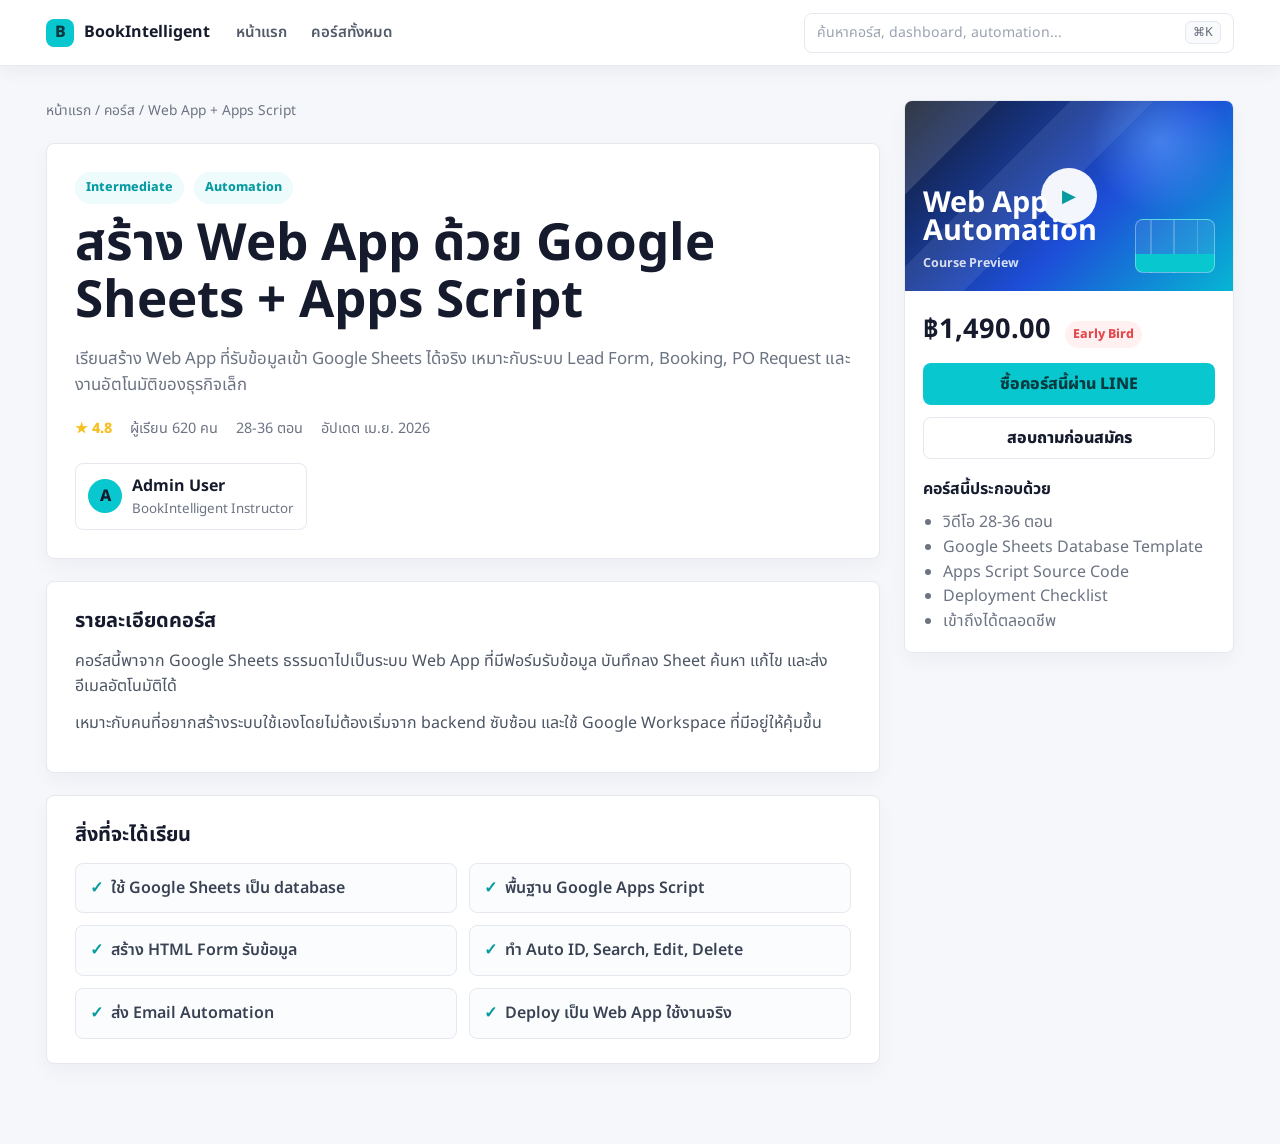
==== site/courses/apps-script-webapp.html @ 931143e8 "Initial course site" ====
<!doctype html>
<html lang="th">
<head>
  <meta charset="utf-8">
  <meta name="viewport" content="width=device-width, initial-scale=1">
  <title>Web App Apps Script Course</title>
  <link rel="preconnect" href="https://fonts.googleapis.com">
  <link rel="preconnect" href="https://fonts.gstatic.com" crossorigin>
  <link href="https://fonts.googleapis.com/css2?family=Noto+Sans+Thai:wght@400;500;600;700;800&display=swap" rel="stylesheet">
  <link rel="stylesheet" href="../assets/css/styles.css">
</head>
<body>
  <div class="bi-shell">
    <header class="bi-topbar">
      <a class="bi-brand" href="../index.html"><span>B</span><strong>BookIntelligent</strong></a>
      <nav class="bi-nav" aria-label="Main navigation">
        <a href="../index.html">หน้าแรก</a>
        <a href="../index.html#courses">คอร์สทั้งหมด</a>
      </nav>
      <form class="bi-search" role="search"><span>ค้นหาคอร์ส, dashboard, automation...</span><kbd>⌘K</kbd></form>
    </header>

    <main class="bi-detail-wrap">
      <section class="bi-detail-main">
        <p class="bi-breadcrumb">หน้าแรก / คอร์ส / Web App + Apps Script</p>
        <div class="bi-detail-hero">
          <span class="bi-pill">Intermediate</span>
          <span class="bi-pill">Automation</span>
          <h1>สร้าง Web App ด้วย Google Sheets + Apps Script</h1>
          <p>เรียนสร้าง Web App ที่รับข้อมูลเข้า Google Sheets ได้จริง เหมาะกับระบบ Lead Form, Booking, PO Request และงานอัตโนมัติของธุรกิจเล็ก</p>
          <div class="bi-detail-meta">
            <span class="bi-rating">★ 4.8</span>
            <span>ผู้เรียน 620 คน</span>
            <span>28-36 ตอน</span>
            <span>อัปเดต เม.ย. 2026</span>
          </div>
          <div class="bi-instructor"><span>A</span><div><strong>Admin User</strong><small>BookIntelligent Instructor</small></div></div>
        </div>

        <section class="bi-content-box">
          <h2>รายละเอียดคอร์ส</h2>
          <p>คอร์สนี้พาจาก Google Sheets ธรรมดาไปเป็นระบบ Web App ที่มีฟอร์มรับข้อมูล บันทึกลง Sheet ค้นหา แก้ไข และส่งอีเมลอัตโนมัติได้</p>
          <p>เหมาะกับคนที่อยากสร้างระบบใช้เองโดยไม่ต้องเริ่มจาก backend ซับซ้อน และใช้ Google Workspace ที่มีอยู่ให้คุ้มขึ้น</p>
        </section>

        <section class="bi-content-box">
          <h2>สิ่งที่จะได้เรียน</h2>
          <div class="bi-check-grid">
            <span>ใช้ Google Sheets เป็น database</span>
            <span>พื้นฐาน Google Apps Script</span>
            <span>สร้าง HTML Form รับข้อมูล</span>
            <span>ทำ Auto ID, Search, Edit, Delete</span>
            <span>ส่ง Email Automation</span>
            <span>Deploy เป็น Web App ใช้งานจริง</span>
          </div>
        </section>
      </section>

      <aside class="bi-buy-card">
        <a class="bi-thumb bi-thumb--app bi-thumb--video" href="#"><span class="bi-play">▶</span><strong>Web App<br>Automation</strong><small>Course Preview</small></a>
        <div class="bi-buy-card__body">
          <strong class="bi-price">฿1,490.00</strong>
          <span class="bi-discount">Early Bird</span>
          <a class="bi-buy-button" href="https://line.me/R/ti/p/@bookintelligent" target="_blank" rel="noopener">ซื้อคอร์สนี้ผ่าน LINE</a>
          <a class="bi-secondary-button" href="https://line.me/R/ti/p/@bookintelligent" target="_blank" rel="noopener">สอบถามก่อนสมัคร</a>
          <h3>คอร์สนี้ประกอบด้วย</h3>
          <ul>
            <li>วิดีโอ 28-36 ตอน</li>
            <li>Google Sheets Database Template</li>
            <li>Apps Script Source Code</li>
            <li>Deployment Checklist</li>
            <li>เข้าถึงได้ตลอดชีพ</li>
          </ul>
        </div>
      </aside>
    </main>
  </div>
</body>
</html>
---- site/assets/css/styles.css ----
:root {
  --bi-bg: #f6f7fb;
  --bi-surface: #ffffff;
  --bi-ink: #151b2d;
  --bi-muted: #6c7483;
  --bi-soft: #eef2f7;
  --bi-line: #e5e8ef;
  --bi-cyan: #08c7cf;
  --bi-cyan-dark: #069aa1;
  --bi-yellow: #f7bf22;
  --bi-shadow: 0 12px 28px rgba(20, 30, 50, 0.08);
}

* {
  box-sizing: border-box;
}

html {
  scroll-behavior: smooth;
}

body {
  margin: 0;
  background: var(--bi-bg);
  color: var(--bi-ink);
  font-family: "Noto Sans Thai", Arial, sans-serif;
  line-height: 1.55;
}

a {
  color: inherit;
  text-decoration: none;
}

.bi-shell {
  min-height: 100vh;
}

.bi-topbar {
  position: sticky;
  top: 0;
  z-index: 10;
  display: grid;
  grid-template-columns: auto auto minmax(220px, 1fr);
  gap: 26px;
  align-items: center;
  min-height: 66px;
  padding: 0 46px;
  border-bottom: 1px solid rgba(229, 232, 239, 0.9);
  background: rgba(255, 255, 255, 0.92);
  box-shadow: 0 4px 18px rgba(20, 30, 50, 0.06);
  backdrop-filter: blur(14px);
}

.bi-brand {
  display: inline-flex;
  align-items: center;
  gap: 10px;
  font-weight: 800;
}

.bi-brand span {
  width: 28px;
  height: 28px;
  display: grid;
  place-items: center;
  border-radius: 8px;
  background: var(--bi-cyan);
  color: #083940;
  font-weight: 800;
}

.bi-nav {
  display: flex;
  align-items: center;
  gap: 24px;
  color: #535b69;
  font-size: 0.94rem;
  font-weight: 600;
}

.bi-search {
  justify-self: end;
  width: min(100%, 430px);
  min-height: 40px;
  display: flex;
  align-items: center;
  justify-content: space-between;
  gap: 12px;
  margin: 0;
  border: 1px solid var(--bi-line);
  border-radius: 8px;
  background: #ffffff;
  color: #9aa3b1;
  padding: 0 12px;
  font-size: 0.88rem;
}

.bi-search kbd {
  border: 1px solid var(--bi-line);
  border-radius: 6px;
  background: #f8fafc;
  color: #5f6775;
  padding: 1px 7px;
  font-family: inherit;
  font-size: 0.78rem;
}

.bi-search input {
  width: 100%;
  min-width: 0;
  border: 0;
  outline: 0;
  background: transparent;
  color: var(--bi-ink);
  font: inherit;
}

.bi-search input::placeholder {
  color: #9aa3b1;
}

.bi-page-head {
  padding: 58px 46px 42px;
  background: #ffffff;
}

.bi-page-head p {
  margin: 0 0 8px;
  color: var(--bi-muted);
  font-weight: 700;
}

.bi-page-head h1 {
  margin: 0;
  color: var(--bi-ink);
  font-size: clamp(2.3rem, 5vw, 4rem);
  line-height: 1.1;
  letter-spacing: 0;
}

.bi-catalog {
  display: grid;
  grid-template-columns: repeat(4, minmax(0, 1fr));
  gap: 22px;
  padding: 28px 46px 42px;
}

.bi-empty {
  margin: 0 46px 78px;
  border: 1px solid var(--bi-line);
  border-radius: 8px;
  background: #ffffff;
  color: var(--bi-muted);
  padding: 22px;
  text-align: center;
  font-weight: 700;
}

.bi-course-card {
  overflow: hidden;
  border: 1px solid var(--bi-line);
  border-radius: 8px;
  background: var(--bi-surface);
  box-shadow: 0 8px 20px rgba(20, 30, 50, 0.05);
  transition: transform 180ms ease, box-shadow 180ms ease, border-color 180ms ease;
}

.bi-course-card:hover,
.bi-course-card--active {
  border-color: rgba(8, 199, 207, 0.75);
  box-shadow: 0 14px 34px rgba(8, 199, 207, 0.16);
  transform: translateY(-2px);
}

.bi-thumb {
  position: relative;
  min-height: 156px;
  display: flex;
  flex-direction: column;
  justify-content: flex-end;
  overflow: hidden;
  color: #ffffff;
  padding: 18px;
}

.bi-thumb::before {
  content: "";
  position: absolute;
  inset: 0;
  background:
    linear-gradient(135deg, rgba(255, 255, 255, 0.16) 0 22%, transparent 22% 34%, rgba(255, 255, 255, 0.08) 34% 52%, transparent 52%),
    radial-gradient(circle at 80% 20%, rgba(255, 255, 255, 0.28), transparent 28%),
    linear-gradient(135deg, #0f172a, #111827);
}

.bi-thumb::after {
  content: "";
  position: absolute;
  right: 18px;
  bottom: 18px;
  width: 78px;
  height: 52px;
  border: 1px solid rgba(255, 255, 255, 0.35);
  border-radius: 8px;
  background:
    linear-gradient(to top, var(--bi-cyan) 0 34%, transparent 34%),
    linear-gradient(to right, transparent 0 18%, rgba(255, 255, 255, 0.2) 18% 20%, transparent 20% 48%, rgba(255, 255, 255, 0.2) 48% 50%, transparent 50% 78%, rgba(255, 255, 255, 0.2) 78% 80%, transparent 80%),
    rgba(255, 255, 255, 0.08);
}

.bi-thumb--sheets::before {
  background:
    radial-gradient(circle at 78% 22%, rgba(10, 212, 139, 0.55), transparent 24%),
    linear-gradient(135deg, rgba(255, 255, 255, 0.14) 0 18%, transparent 18% 32%, rgba(255, 255, 255, 0.08) 32% 48%, transparent 48%),
    linear-gradient(135deg, #062f2d, #0c6257 56%, #0d9488);
}

.bi-thumb--excel::before {
  background:
    radial-gradient(circle at 78% 22%, rgba(34, 197, 94, 0.5), transparent 24%),
    linear-gradient(135deg, rgba(255, 255, 255, 0.14) 0 18%, transparent 18% 32%, rgba(255, 255, 255, 0.08) 32% 48%, transparent 48%),
    linear-gradient(135deg, #05351f, #107c41 58%, #19a866);
}

.bi-thumb--app::before {
  background:
    radial-gradient(circle at 78% 22%, rgba(96, 165, 250, 0.58), transparent 24%),
    linear-gradient(135deg, rgba(255, 255, 255, 0.14) 0 18%, transparent 18% 32%, rgba(255, 255, 255, 0.08) 32% 48%, transparent 48%),
    linear-gradient(135deg, #111827, #1d4ed8 58%, #06b6d4);
}

.bi-thumb--powerbi::before {
  background:
    radial-gradient(circle at 78% 22%, rgba(250, 204, 21, 0.62), transparent 24%),
    linear-gradient(135deg, rgba(255, 255, 255, 0.14) 0 18%, transparent 18% 32%, rgba(255, 255, 255, 0.08) 32% 48%, transparent 48%),
    linear-gradient(135deg, #2b1b04, #b7791f 58%, #facc15);
}

.bi-live,
.bi-thumb__tag,
.bi-thumb strong,
.bi-thumb small,
.bi-play {
  position: relative;
  z-index: 1;
}

.bi-live {
  position: absolute;
  top: 12px;
  left: 12px;
  border-radius: 999px;
  background: #f04438;
  color: #ffffff;
  padding: 2px 7px;
  font-size: 0.68rem;
  font-weight: 800;
}

.bi-thumb__tag {
  width: fit-content;
  margin-bottom: 7px;
  border-radius: 999px;
  background: rgba(0, 0, 0, 0.36);
  padding: 4px 9px;
  font-size: 0.72rem;
  font-weight: 800;
}

.bi-thumb strong {
  font-size: 1.8rem;
  line-height: 0.98;
  letter-spacing: 0;
}

.bi-thumb small {
  max-width: 70%;
  margin-top: 8px;
  color: rgba(255, 255, 255, 0.82);
  font-size: 0.78rem;
  font-weight: 700;
}

.bi-course-card__body {
  padding: 16px;
}

.bi-course-card h2 {
  min-height: 50px;
  margin: 0;
  color: var(--bi-ink);
  font-size: 1rem;
  line-height: 1.45;
  letter-spacing: 0;
}

.bi-teacher {
  margin: 8px 0 0;
  color: var(--bi-muted);
  font-size: 0.86rem;
}

.bi-meta {
  display: flex;
  flex-wrap: wrap;
  gap: 8px 12px;
  align-items: center;
  margin-top: 12px;
  color: var(--bi-muted);
  font-size: 0.82rem;
}

.bi-rating {
  color: var(--bi-yellow);
  font-weight: 800;
}

.bi-card-foot {
  display: flex;
  align-items: center;
  justify-content: space-between;
  gap: 12px;
  margin-top: 18px;
}

.bi-card-foot strong {
  color: var(--bi-ink);
  font-size: 1.15rem;
}

.bi-card-foot span {
  border: 1px solid var(--bi-line);
  border-radius: 999px;
  background: #f7f8fb;
  color: #707887;
  padding: 6px 12px;
  font-size: 0.78rem;
  font-weight: 700;
}

.bi-line-link {
  display: flex;
  min-height: 38px;
  align-items: center;
  justify-content: center;
  margin-top: 14px;
  border-radius: 8px;
  background: var(--bi-cyan);
  color: #073b40;
  font-size: 0.9rem;
  font-weight: 800;
}

.bi-footer {
  display: grid;
  grid-template-columns: 2fr repeat(4, 1fr);
  gap: 46px;
  padding: 42px 46px;
  border-top: 1px solid var(--bi-line);
  background: #ffffff;
  color: var(--bi-muted);
}

.bi-footer p {
  max-width: 340px;
  margin: 14px 0 0;
}

.bi-footer h3 {
  margin: 0 0 12px;
  color: #566070;
  font-size: 0.95rem;
}

.bi-footer a:not(.bi-brand) {
  display: block;
  margin-top: 9px;
}

.bi-brand--footer span {
  width: 24px;
  height: 24px;
  border-radius: 7px;
}

.bi-detail-wrap {
  display: grid;
  grid-template-columns: minmax(0, 1fr) 330px;
  gap: 24px;
  padding: 34px 46px 80px;
}

.bi-detail-main {
  display: grid;
  gap: 22px;
}

.bi-breadcrumb {
  margin: 0;
  color: var(--bi-muted);
  font-size: 0.86rem;
}

.bi-detail-hero,
.bi-content-box,
.bi-buy-card {
  border: 1px solid var(--bi-line);
  border-radius: 8px;
  background: #ffffff;
  box-shadow: 0 8px 20px rgba(20, 30, 50, 0.04);
}

.bi-detail-hero {
  padding: 28px;
}

.bi-pill {
  display: inline-flex;
  margin: 0 6px 12px 0;
  border-radius: 999px;
  background: #eefbfd;
  color: var(--bi-cyan-dark);
  padding: 6px 11px;
  font-size: 0.78rem;
  font-weight: 800;
}

.bi-detail-hero h1 {
  max-width: 780px;
  margin: 0;
  font-size: clamp(2rem, 4vw, 3.2rem);
  line-height: 1.12;
}

.bi-detail-hero p {
  max-width: 780px;
  margin: 16px 0 0;
  color: var(--bi-muted);
  font-size: 1.05rem;
}

.bi-detail-meta {
  display: flex;
  flex-wrap: wrap;
  gap: 10px 18px;
  margin-top: 20px;
  color: var(--bi-muted);
  font-size: 0.9rem;
}

.bi-instructor {
  display: flex;
  width: fit-content;
  align-items: center;
  gap: 10px;
  margin-top: 22px;
  border: 1px solid var(--bi-line);
  border-radius: 8px;
  padding: 10px 12px;
}

.bi-instructor > span {
  width: 34px;
  height: 34px;
  display: grid;
  place-items: center;
  border-radius: 50%;
  background: var(--bi-cyan);
  font-weight: 800;
}

.bi-instructor small {
  display: block;
  color: var(--bi-muted);
}

.bi-content-box {
  padding: 24px 28px;
}

.bi-content-box h2 {
  margin: 0 0 12px;
  font-size: 1.25rem;
}

.bi-content-box p {
  margin: 0 0 12px;
  color: #4c5564;
}

.bi-check-grid {
  display: grid;
  grid-template-columns: repeat(2, minmax(0, 1fr));
  gap: 12px;
}

.bi-check-grid span {
  border: 1px solid var(--bi-line);
  border-radius: 8px;
  background: #fbfcfe;
  padding: 12px 14px;
  color: #394253;
  font-weight: 600;
}

.bi-check-grid span::before {
  content: "✓";
  margin-right: 8px;
  color: var(--bi-cyan-dark);
  font-weight: 900;
}

.bi-result-grid {
  display: grid;
  grid-template-columns: repeat(3, minmax(0, 1fr));
  gap: 12px;
}

.bi-result-grid div {
  border: 1px solid var(--bi-line);
  border-radius: 8px;
  background: #fbfcfe;
  padding: 16px;
}

.bi-result-grid strong {
  display: block;
  margin-bottom: 6px;
  color: #253145;
  font-size: 1rem;
}

.bi-result-grid p {
  margin: 0;
  color: var(--bi-muted);
  font-size: 0.92rem;
}

.bi-tabbar {
  display: flex;
  flex-wrap: wrap;
  gap: 10px;
}

.bi-tabbar a {
  border: 1px solid var(--bi-line);
  border-radius: 999px;
  background: #fbfcfe;
  color: #3c4656;
  padding: 8px 14px;
  font-size: 0.9rem;
  font-weight: 800;
}

.bi-tabbar a:first-child {
  border-color: rgba(8, 199, 207, 0.48);
  background: #eefbfd;
  color: var(--bi-cyan-dark);
}

.bi-bullet-list,
.bi-number-list {
  margin: 0;
  padding-left: 22px;
  color: #4c5564;
}

.bi-bullet-list li,
.bi-number-list li {
  margin: 8px 0;
}

.bi-curriculum {
  display: grid;
  gap: 10px;
}

.bi-curriculum details {
  border: 1px solid var(--bi-line);
  border-radius: 8px;
  background: #fbfcfe;
  overflow: hidden;
}

.bi-curriculum summary {
  cursor: pointer;
  display: flex;
  align-items: center;
  justify-content: space-between;
  gap: 16px;
  padding: 14px 16px;
  color: #273142;
  font-weight: 800;
}

.bi-curriculum summary span {
  flex: 0 0 auto;
  border-radius: 999px;
  background: #eef2f7;
  color: var(--bi-muted);
  padding: 4px 9px;
  font-size: 0.78rem;
}

.bi-curriculum details p {
  margin: 0;
  border-top: 1px solid var(--bi-line);
  padding: 12px 16px 14px;
  color: var(--bi-muted);
}

.bi-curriculum ol {
  margin: 0;
  border-top: 1px solid var(--bi-line);
  padding: 12px 16px 14px 38px;
  color: var(--bi-muted);
}

.bi-curriculum li {
  margin: 6px 0;
}

.bi-instructor-panel {
  display: flex;
  gap: 16px;
  align-items: flex-start;
}

.bi-instructor-panel--profile {
  gap: 20px;
}

.bi-instructor-panel--profile img {
  width: 96px;
  height: 96px;
  flex: 0 0 auto;
  border: 3px solid #eefbfd;
  border-radius: 50%;
  object-fit: cover;
  box-shadow: 0 12px 28px rgba(20, 30, 50, 0.12);
}

.bi-instructor-panel > span {
  width: 54px;
  height: 54px;
  flex: 0 0 auto;
  display: grid;
  place-items: center;
  border-radius: 50%;
  background: var(--bi-cyan);
  color: #073b40;
  font-size: 1.2rem;
  font-weight: 900;
}

.bi-instructor-panel h3 {
  margin: 0 0 6px;
  font-size: 1.05rem;
}

.bi-instructor-panel p {
  margin: 0;
}

.bi-instructor-kicker {
  color: var(--bi-cyan-dark);
  font-size: 0.82rem;
  font-weight: 900;
}

.bi-instructor-stats,
.bi-skill-tags {
  display: flex;
  flex-wrap: wrap;
  gap: 8px;
  margin-top: 14px;
}

.bi-instructor-stats span,
.bi-skill-tags span {
  border: 1px solid var(--bi-line);
  border-radius: 999px;
  background: #fbfcfe;
  color: #4b5565;
  padding: 7px 11px;
  font-size: 0.82rem;
  font-weight: 800;
}

.bi-experience-grid {
  display: grid;
  grid-template-columns: repeat(2, minmax(0, 1fr));
  gap: 12px;
}

.bi-experience-grid div {
  border: 1px solid var(--bi-line);
  border-radius: 8px;
  background: #fbfcfe;
  padding: 16px;
}

.bi-experience-grid strong {
  display: block;
  margin-bottom: 6px;
  color: #253145;
}

.bi-experience-grid p {
  margin: 0;
  color: var(--bi-muted);
  font-size: 0.92rem;
}

.bi-buy-card {
  position: sticky;
  top: 90px;
  align-self: start;
  overflow: hidden;
}

.bi-thumb--video {
  min-height: 190px;
  align-items: flex-start;
}

.bi-play {
  position: absolute;
  top: 50%;
  left: 50%;
  width: 56px;
  height: 56px;
  display: grid;
  place-items: center;
  border-radius: 50%;
  background: rgba(255, 255, 255, 0.95);
  color: var(--bi-cyan-dark);
  transform: translate(-50%, -50%);
  font-size: 1.15rem;
}

.bi-buy-card__body {
  padding: 18px;
}

.bi-price {
  display: inline-block;
  font-size: 1.7rem;
}

.bi-discount {
  margin-left: 10px;
  border-radius: 999px;
  background: #fff1f1;
  color: #e5484d;
  padding: 4px 8px;
  font-size: 0.78rem;
  font-weight: 800;
}

.bi-buy-button,
.bi-secondary-button {
  display: flex;
  min-height: 42px;
  align-items: center;
  justify-content: center;
  border-radius: 8px;
  margin-top: 12px;
  font-weight: 800;
}

.bi-buy-button {
  background: var(--bi-cyan);
  color: #073b40;
}

.bi-secondary-button {
  border: 1px solid var(--bi-line);
  background: #ffffff;
}

.bi-buy-card h3 {
  margin: 18px 0 8px;
  font-size: 1rem;
}

.bi-buy-card ul {
  margin: 0;
  padding-left: 20px;
  color: var(--bi-muted);
}

@media (max-width: 1100px) {
  .bi-topbar {
    grid-template-columns: auto 1fr;
  }

  .bi-nav {
    display: none;
  }

  .bi-catalog {
    grid-template-columns: repeat(2, minmax(0, 1fr));
  }

  .bi-footer {
    grid-template-columns: repeat(3, minmax(0, 1fr));
  }
}

@media (max-width: 820px) {
  .bi-topbar {
    grid-template-columns: 1fr auto;
    gap: 14px;
    padding: 12px 18px;
  }

  .bi-search {
    grid-column: 1 / -1;
    justify-self: stretch;
    width: 100%;
  }

  .bi-page-head {
    padding: 38px 18px 28px;
  }

  .bi-catalog {
    grid-template-columns: 1fr;
    padding: 20px 18px 34px;
  }

  .bi-empty {
    margin: 0 18px 42px;
  }

  .bi-footer {
    grid-template-columns: 1fr 1fr;
    padding: 30px 18px;
  }

  .bi-detail-wrap {
    grid-template-columns: 1fr;
    padding: 24px 18px 54px;
  }

  .bi-buy-card {
    position: static;
  }
}

@media (max-width: 560px) {
  .bi-brand strong {
    max-width: 140px;
    overflow: hidden;
    text-overflow: ellipsis;
    white-space: nowrap;
  }

  .bi-footer,
  .bi-check-grid,
  .bi-result-grid,
  .bi-experience-grid {
    grid-template-columns: 1fr;
  }

  .bi-instructor-panel--profile {
    flex-direction: column;
  }
}
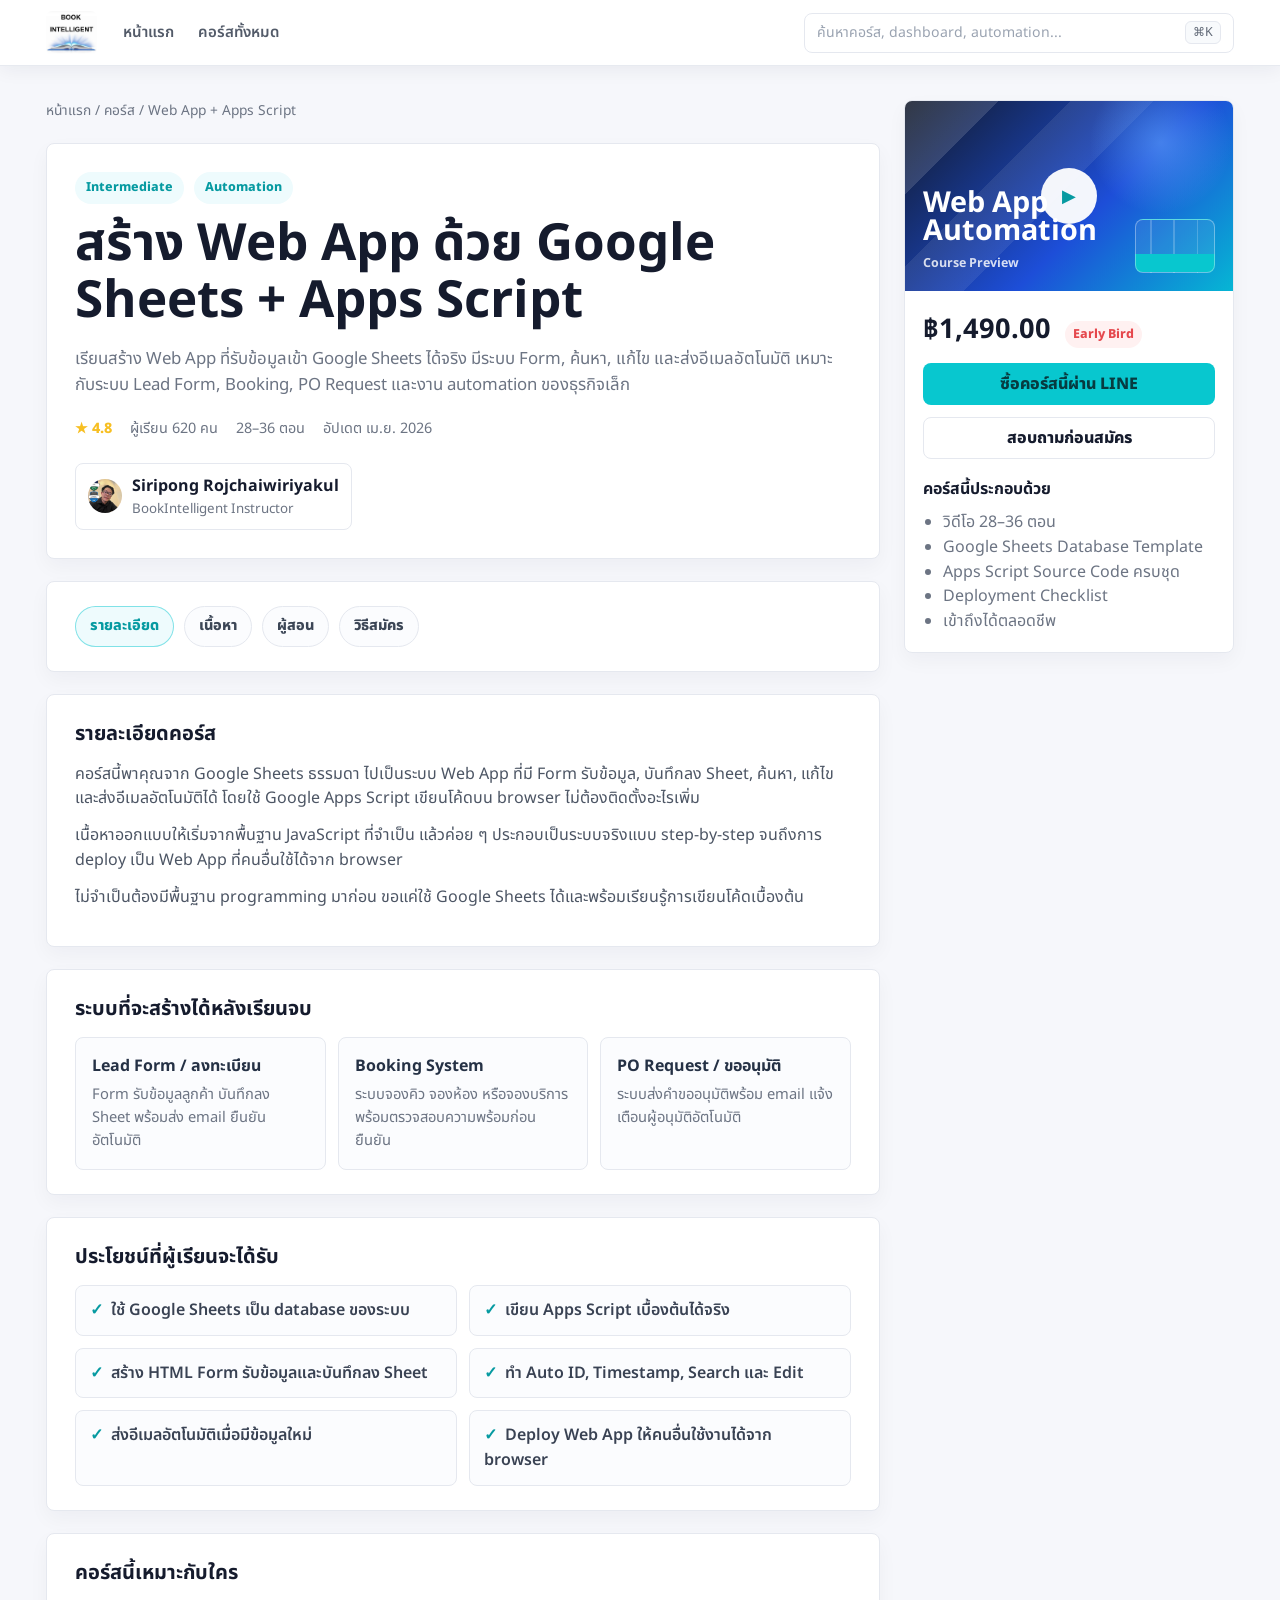
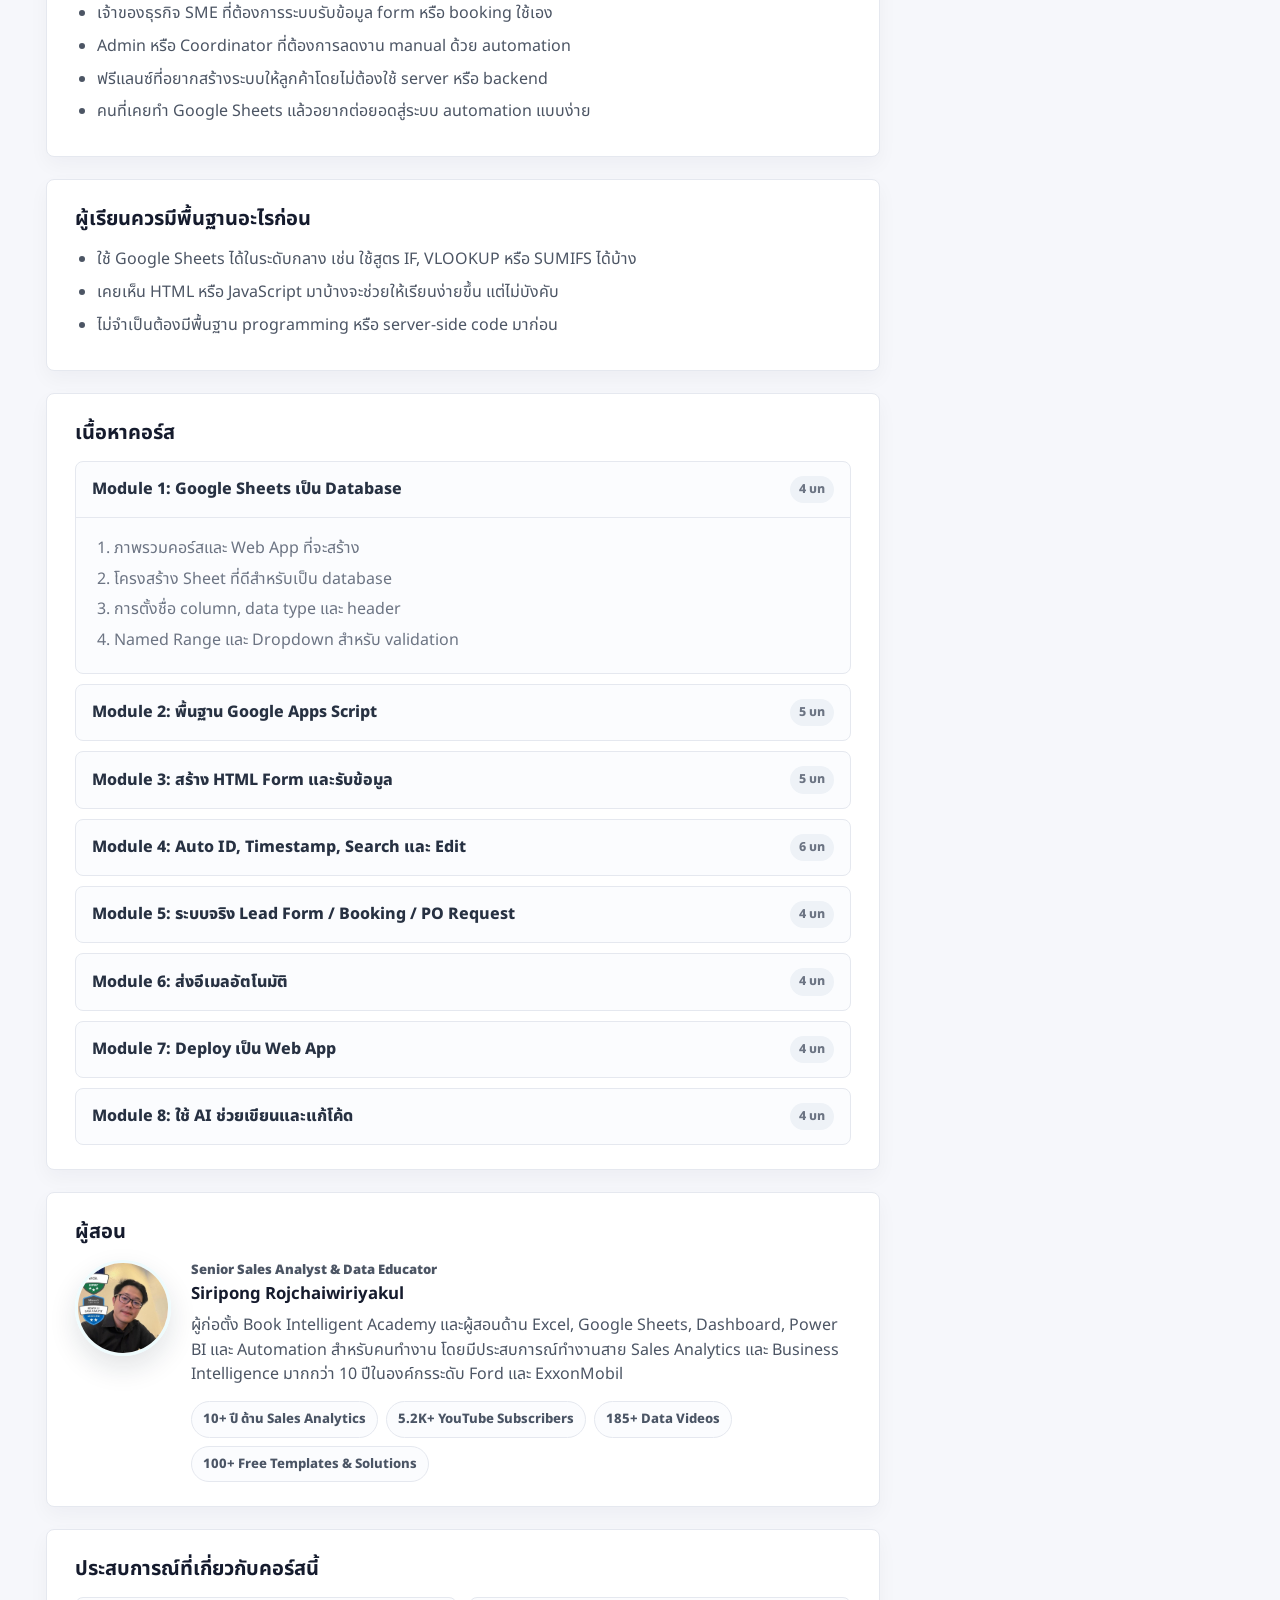
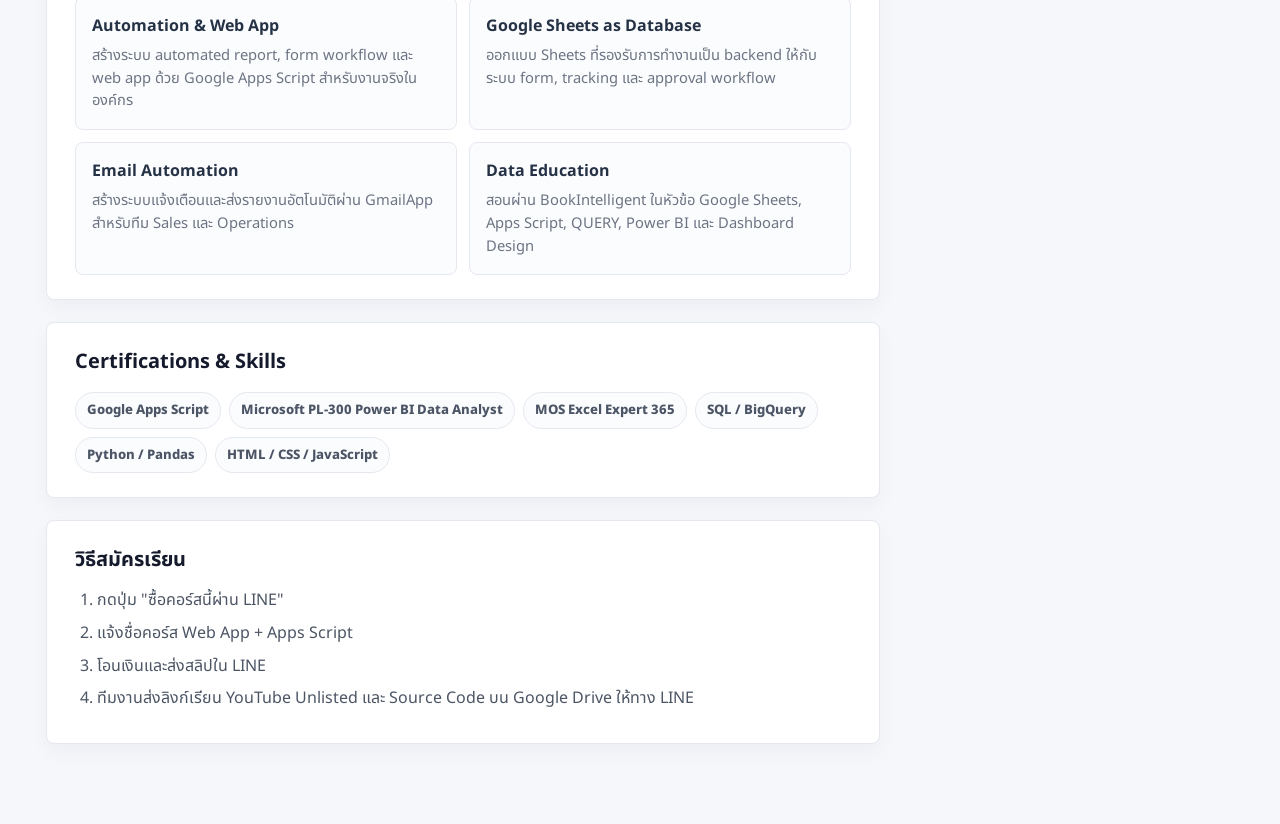
==== commit e6483724: "Complete Phase 1 course site: all 4 course pages, logo, footer cleanup - Complete excel-dashboard, a" ====
--- a/site/courses/apps-script-webapp.html
+++ b/site/courses/apps-script-webapp.html
@@ -3,7 +3,7 @@
 <head>
   <meta charset="utf-8">
   <meta name="viewport" content="width=device-width, initial-scale=1">
-  <title>Web App Apps Script Course</title>
+  <title>สร้าง Web App ด้วย Google Sheets + Apps Script — BookIntelligent</title>
   <link rel="preconnect" href="https://fonts.googleapis.com">
   <link rel="preconnect" href="https://fonts.gstatic.com" crossorigin>
   <link href="https://fonts.googleapis.com/css2?family=Noto+Sans+Thai:wght@400;500;600;700;800&display=swap" rel="stylesheet">
@@ -12,12 +12,17 @@
 <body>
   <div class="bi-shell">
     <header class="bi-topbar">
-      <a class="bi-brand" href="../index.html"><span>B</span><strong>BookIntelligent</strong></a>
+      <a class="bi-brand" href="../index.html">
+        <img src="../assets/images/logo.jpg" class="bi-logo" height="44" alt="BookIntelligent">
+      </a>
       <nav class="bi-nav" aria-label="Main navigation">
         <a href="../index.html">หน้าแรก</a>
         <a href="../index.html#courses">คอร์สทั้งหมด</a>
       </nav>
-      <form class="bi-search" role="search"><span>ค้นหาคอร์ส, dashboard, automation...</span><kbd>⌘K</kbd></form>
+      <form class="bi-search" role="search">
+        <span>ค้นหาคอร์ส, dashboard, automation...</span>
+        <kbd>⌘K</kbd>
+      </form>
     </header>
 
     <main class="bi-detail-wrap">
@@ -27,37 +32,238 @@
           <span class="bi-pill">Intermediate</span>
           <span class="bi-pill">Automation</span>
           <h1>สร้าง Web App ด้วย Google Sheets + Apps Script</h1>
-          <p>เรียนสร้าง Web App ที่รับข้อมูลเข้า Google Sheets ได้จริง เหมาะกับระบบ Lead Form, Booking, PO Request และงานอัตโนมัติของธุรกิจเล็ก</p>
+          <p>เรียนสร้าง Web App ที่รับข้อมูลเข้า Google Sheets ได้จริง มีระบบ Form, ค้นหา, แก้ไข และส่งอีเมลอัตโนมัติ เหมาะกับระบบ Lead Form, Booking, PO Request และงาน automation ของธุรกิจเล็ก</p>
           <div class="bi-detail-meta">
             <span class="bi-rating">★ 4.8</span>
             <span>ผู้เรียน 620 คน</span>
-            <span>28-36 ตอน</span>
+            <span>28–36 ตอน</span>
             <span>อัปเดต เม.ย. 2026</span>
           </div>
-          <div class="bi-instructor"><span>A</span><div><strong>Admin User</strong><small>BookIntelligent Instructor</small></div></div>
+          <div class="bi-instructor">
+            <img src="../assets/images/siripong-profile.jpg" alt="Siripong" style="width:34px;height:34px;border-radius:50%;object-fit:cover;">
+            <div>
+              <strong>Siripong Rojchaiwiriyakul</strong>
+              <small>BookIntelligent Instructor</small>
+            </div>
+          </div>
         </div>
 
         <section class="bi-content-box">
+          <div class="bi-tabbar" aria-label="Course sections">
+            <a href="#details">รายละเอียด</a>
+            <a href="#curriculum">เนื้อหา</a>
+            <a href="#instructor">ผู้สอน</a>
+            <a href="#payment">วิธีสมัคร</a>
+          </div>
+        </section>
+
+        <section id="details" class="bi-content-box">
           <h2>รายละเอียดคอร์ส</h2>
-          <p>คอร์สนี้พาจาก Google Sheets ธรรมดาไปเป็นระบบ Web App ที่มีฟอร์มรับข้อมูล บันทึกลง Sheet ค้นหา แก้ไข และส่งอีเมลอัตโนมัติได้</p>
-          <p>เหมาะกับคนที่อยากสร้างระบบใช้เองโดยไม่ต้องเริ่มจาก backend ซับซ้อน และใช้ Google Workspace ที่มีอยู่ให้คุ้มขึ้น</p>
-        </section>
-
-        <section class="bi-content-box">
-          <h2>สิ่งที่จะได้เรียน</h2>
+          <p>คอร์สนี้พาคุณจาก Google Sheets ธรรมดา ไปเป็นระบบ Web App ที่มี Form รับข้อมูล, บันทึกลง Sheet, ค้นหา, แก้ไข และส่งอีเมลอัตโนมัติได้ โดยใช้ Google Apps Script เขียนโค้ดบน browser ไม่ต้องติดตั้งอะไรเพิ่ม</p>
+          <p>เนื้อหาออกแบบให้เริ่มจากพื้นฐาน JavaScript ที่จำเป็น แล้วค่อย ๆ ประกอบเป็นระบบจริงแบบ step-by-step จนถึงการ deploy เป็น Web App ที่คนอื่นใช้ได้จาก browser</p>
+          <p>ไม่จำเป็นต้องมีพื้นฐาน programming มาก่อน ขอแค่ใช้ Google Sheets ได้และพร้อมเรียนรู้การเขียนโค้ดเบื้องต้น</p>
+        </section>
+
+        <section class="bi-content-box">
+          <h2>ระบบที่จะสร้างได้หลังเรียนจบ</h2>
+          <div class="bi-result-grid">
+            <div>
+              <strong>Lead Form / ลงทะเบียน</strong>
+              <p>Form รับข้อมูลลูกค้า บันทึกลง Sheet พร้อมส่ง email ยืนยันอัตโนมัติ</p>
+            </div>
+            <div>
+              <strong>Booking System</strong>
+              <p>ระบบจองคิว จองห้อง หรือจองบริการ พร้อมตรวจสอบความพร้อมก่อนยืนยัน</p>
+            </div>
+            <div>
+              <strong>PO Request / ขออนุมัติ</strong>
+              <p>ระบบส่งคำขออนุมัติพร้อม email แจ้งเตือนผู้อนุมัติอัตโนมัติ</p>
+            </div>
+          </div>
+        </section>
+
+        <section class="bi-content-box">
+          <h2>ประโยชน์ที่ผู้เรียนจะได้รับ</h2>
           <div class="bi-check-grid">
-            <span>ใช้ Google Sheets เป็น database</span>
-            <span>พื้นฐาน Google Apps Script</span>
-            <span>สร้าง HTML Form รับข้อมูล</span>
-            <span>ทำ Auto ID, Search, Edit, Delete</span>
-            <span>ส่ง Email Automation</span>
-            <span>Deploy เป็น Web App ใช้งานจริง</span>
-          </div>
+            <span>ใช้ Google Sheets เป็น database ของระบบ</span>
+            <span>เขียน Apps Script เบื้องต้นได้จริง</span>
+            <span>สร้าง HTML Form รับข้อมูลและบันทึกลง Sheet</span>
+            <span>ทำ Auto ID, Timestamp, Search และ Edit</span>
+            <span>ส่งอีเมลอัตโนมัติเมื่อมีข้อมูลใหม่</span>
+            <span>Deploy Web App ให้คนอื่นใช้งานได้จาก browser</span>
+          </div>
+        </section>
+
+        <section class="bi-content-box">
+          <h2>คอร์สนี้เหมาะกับใคร</h2>
+          <ul class="bi-bullet-list">
+            <li>เจ้าของธุรกิจ SME ที่ต้องการระบบรับข้อมูล form หรือ booking ใช้เอง</li>
+            <li>Admin หรือ Coordinator ที่ต้องการลดงาน manual ด้วย automation</li>
+            <li>ฟรีแลนซ์ที่อยากสร้างระบบให้ลูกค้าโดยไม่ต้องใช้ server หรือ backend</li>
+            <li>คนที่เคยทำ Google Sheets แล้วอยากต่อยอดสู่ระบบ automation แบบง่าย</li>
+          </ul>
+        </section>
+
+        <section class="bi-content-box">
+          <h2>ผู้เรียนควรมีพื้นฐานอะไรก่อน</h2>
+          <ul class="bi-bullet-list">
+            <li>ใช้ Google Sheets ได้ในระดับกลาง เช่น ใช้สูตร IF, VLOOKUP หรือ SUMIFS ได้บ้าง</li>
+            <li>เคยเห็น HTML หรือ JavaScript มาบ้างจะช่วยให้เรียนง่ายขึ้น แต่ไม่บังคับ</li>
+            <li>ไม่จำเป็นต้องมีพื้นฐาน programming หรือ server-side code มาก่อน</li>
+          </ul>
+        </section>
+
+        <section id="curriculum" class="bi-content-box">
+          <h2>เนื้อหาคอร์ส</h2>
+          <div class="bi-curriculum">
+            <details open>
+              <summary>Module 1: Google Sheets เป็น Database <span>4 บท</span></summary>
+              <ol>
+                <li>ภาพรวมคอร์สและ Web App ที่จะสร้าง</li>
+                <li>โครงสร้าง Sheet ที่ดีสำหรับเป็น database</li>
+                <li>การตั้งชื่อ column, data type และ header</li>
+                <li>Named Range และ Dropdown สำหรับ validation</li>
+              </ol>
+            </details>
+            <details>
+              <summary>Module 2: พื้นฐาน Google Apps Script <span>5 บท</span></summary>
+              <ol>
+                <li>Apps Script คืออะไร และเข้าถึงได้อย่างไร</li>
+                <li>JavaScript พื้นฐานที่จำเป็น: variable, function, array, object</li>
+                <li>อ่านและเขียนข้อมูลลง Google Sheet ด้วย Script</li>
+                <li>วนซ้ำข้อมูลด้วย loop และเงื่อนไข if/else</li>
+                <li>Debug และแก้ error เบื้องต้นใน Apps Script</li>
+              </ol>
+            </details>
+            <details>
+              <summary>Module 3: สร้าง HTML Form และรับข้อมูล <span>5 บท</span></summary>
+              <ol>
+                <li>HTML Form เบื้องต้น: input, select, textarea, button</li>
+                <li>ส่งข้อมูลจาก Form ไป Apps Script ด้วย google.script.run</li>
+                <li>บันทึกข้อมูลลง Sheet และแจ้งผลสำเร็จ/ล้มเหลว</li>
+                <li>Validation ข้อมูลก่อนบันทึก</li>
+                <li>สร้าง Form ที่ดูดีด้วย CSS เบื้องต้น</li>
+              </ol>
+            </details>
+            <details>
+              <summary>Module 4: Auto ID, Timestamp, Search และ Edit <span>6 บท</span></summary>
+              <ol>
+                <li>สร้าง Auto ID อัตโนมัติทุกครั้งที่บันทึก</li>
+                <li>เพิ่ม Timestamp วันที่และเวลาอัตโนมัติ</li>
+                <li>แสดงข้อมูลทั้งหมดจาก Sheet ในตาราง HTML</li>
+                <li>ค้นหาข้อมูลด้วย keyword</li>
+                <li>แก้ไขและอัปเดตข้อมูลที่มีอยู่ใน Sheet</li>
+                <li>ลบข้อมูลพร้อม confirm dialog</li>
+              </ol>
+            </details>
+            <details>
+              <summary>Module 5: ระบบจริง Lead Form / Booking / PO Request <span>4 บท</span></summary>
+              <ol>
+                <li>สร้างระบบ Lead Form / ลงทะเบียนครบวงจร</li>
+                <li>สร้างระบบ Booking คิวหรือบริการ</li>
+                <li>สร้างระบบ PO Request / ขออนุมัติ</li>
+                <li>ปรับ template ให้เข้ากับงานของตัวเอง</li>
+              </ol>
+            </details>
+            <details>
+              <summary>Module 6: ส่งอีเมลอัตโนมัติ <span>4 บท</span></summary>
+              <ol>
+                <li>ส่งอีเมลด้วย GmailApp.sendEmail()</li>
+                <li>ออกแบบ email template แบบ HTML</li>
+                <li>ส่งอีเมลแจ้งเตือนเมื่อมีข้อมูลใหม่</li>
+                <li>ตั้ง Trigger อัตโนมัติเมื่อมีการบันทึกข้อมูล</li>
+              </ol>
+            </details>
+            <details>
+              <summary>Module 7: Deploy เป็น Web App <span>4 บท</span></summary>
+              <ol>
+                <li>Deploy Apps Script เป็น Web App</li>
+                <li>ตั้งค่าสิทธิ์ผู้ใช้: Anyone, Organization, Specific</li>
+                <li>แชร์ link ให้คนอื่นใช้งาน</li>
+                <li>อัปเดต Web App หลัง deploy แล้ว</li>
+              </ol>
+            </details>
+            <details>
+              <summary>Module 8: ใช้ AI ช่วยเขียนและแก้โค้ด <span>4 บท</span></summary>
+              <ol>
+                <li>prompt ให้ AI เขียน Apps Script ได้ถูกต้อง</li>
+                <li>แก้ error ด้วย AI เมื่อโค้ดพัง</li>
+                <li>ใช้ Gemini ใน Google Sheets ช่วยสร้าง formula และ script</li>
+                <li>แนวทางต่อยอด: ขยาย feature และดูแลระบบต่อเนื่อง</li>
+              </ol>
+            </details>
+          </div>
+        </section>
+
+        <section id="instructor" class="bi-content-box">
+          <h2>ผู้สอน</h2>
+          <div class="bi-instructor-panel bi-instructor-panel--profile">
+            <img src="../assets/images/siripong-profile.jpg" alt="Siripong Rojchaiwiriyakul">
+            <div>
+              <p class="bi-instructor-kicker">Senior Sales Analyst & Data Educator</p>
+              <h3>Siripong Rojchaiwiriyakul</h3>
+              <p>ผู้ก่อตั้ง Book Intelligent Academy และผู้สอนด้าน Excel, Google Sheets, Dashboard, Power BI และ Automation สำหรับคนทำงาน โดยมีประสบการณ์ทำงานสาย Sales Analytics และ Business Intelligence มากกว่า 10 ปีในองค์กรระดับ Ford และ ExxonMobil</p>
+              <div class="bi-instructor-stats">
+                <span>10+ ปี ด้าน Sales Analytics</span>
+                <span>5.2K+ YouTube Subscribers</span>
+                <span>185+ Data Videos</span>
+                <span>100+ Free Templates & Solutions</span>
+              </div>
+            </div>
+          </div>
+        </section>
+
+        <section class="bi-content-box">
+          <h2>ประสบการณ์ที่เกี่ยวกับคอร์สนี้</h2>
+          <div class="bi-experience-grid">
+            <div>
+              <strong>Automation & Web App</strong>
+              <p>สร้างระบบ automated report, form workflow และ web app ด้วย Google Apps Script สำหรับงานจริงในองค์กร</p>
+            </div>
+            <div>
+              <strong>Google Sheets as Database</strong>
+              <p>ออกแบบ Sheets ที่รองรับการทำงานเป็น backend ให้กับระบบ form, tracking และ approval workflow</p>
+            </div>
+            <div>
+              <strong>Email Automation</strong>
+              <p>สร้างระบบแจ้งเตือนและส่งรายงานอัตโนมัติผ่าน GmailApp สำหรับทีม Sales และ Operations</p>
+            </div>
+            <div>
+              <strong>Data Education</strong>
+              <p>สอนผ่าน BookIntelligent ในหัวข้อ Google Sheets, Apps Script, QUERY, Power BI และ Dashboard Design</p>
+            </div>
+          </div>
+        </section>
+
+        <section class="bi-content-box">
+          <h2>Certifications & Skills</h2>
+          <div class="bi-skill-tags">
+            <span>Google Apps Script</span>
+            <span>Microsoft PL-300 Power BI Data Analyst</span>
+            <span>MOS Excel Expert 365</span>
+            <span>SQL / BigQuery</span>
+            <span>Python / Pandas</span>
+            <span>HTML / CSS / JavaScript</span>
+          </div>
+        </section>
+
+        <section id="payment" class="bi-content-box">
+          <h2>วิธีสมัครเรียน</h2>
+          <ol class="bi-number-list">
+            <li>กดปุ่ม "ซื้อคอร์สนี้ผ่าน LINE"</li>
+            <li>แจ้งชื่อคอร์ส Web App + Apps Script</li>
+            <li>โอนเงินและส่งสลิปใน LINE</li>
+            <li>ทีมงานส่งลิงก์เรียน YouTube Unlisted และ Source Code บน Google Drive ให้ทาง LINE</li>
+          </ol>
         </section>
       </section>
 
       <aside class="bi-buy-card">
-        <a class="bi-thumb bi-thumb--app bi-thumb--video" href="#"><span class="bi-play">▶</span><strong>Web App<br>Automation</strong><small>Course Preview</small></a>
+        <a class="bi-thumb bi-thumb--app bi-thumb--video" href="#">
+          <span class="bi-play">▶</span>
+          <strong>Web App<br>Automation</strong>
+          <small>Course Preview</small>
+        </a>
         <div class="bi-buy-card__body">
           <strong class="bi-price">฿1,490.00</strong>
           <span class="bi-discount">Early Bird</span>
@@ -65,9 +271,9 @@
           <a class="bi-secondary-button" href="https://line.me/R/ti/p/@bookintelligent" target="_blank" rel="noopener">สอบถามก่อนสมัคร</a>
           <h3>คอร์สนี้ประกอบด้วย</h3>
           <ul>
-            <li>วิดีโอ 28-36 ตอน</li>
+            <li>วิดีโอ 28–36 ตอน</li>
             <li>Google Sheets Database Template</li>
-            <li>Apps Script Source Code</li>
+            <li>Apps Script Source Code ครบชุด</li>
             <li>Deployment Checklist</li>
             <li>เข้าถึงได้ตลอดชีพ</li>
           </ul>
--- a/site/assets/css/styles.css
+++ b/site/assets/css/styles.css
@@ -59,15 +59,11 @@
   font-weight: 800;
 }
 
-.bi-brand span {
-  width: 28px;
-  height: 28px;
-  display: grid;
-  place-items: center;
-  border-radius: 8px;
-  background: var(--bi-cyan);
-  color: #083940;
-  font-weight: 800;
+.bi-logo {
+  display: block;
+  width: auto;
+  flex-shrink: 0;
+  border-radius: 6px;
 }
 
 .bi-nav {
